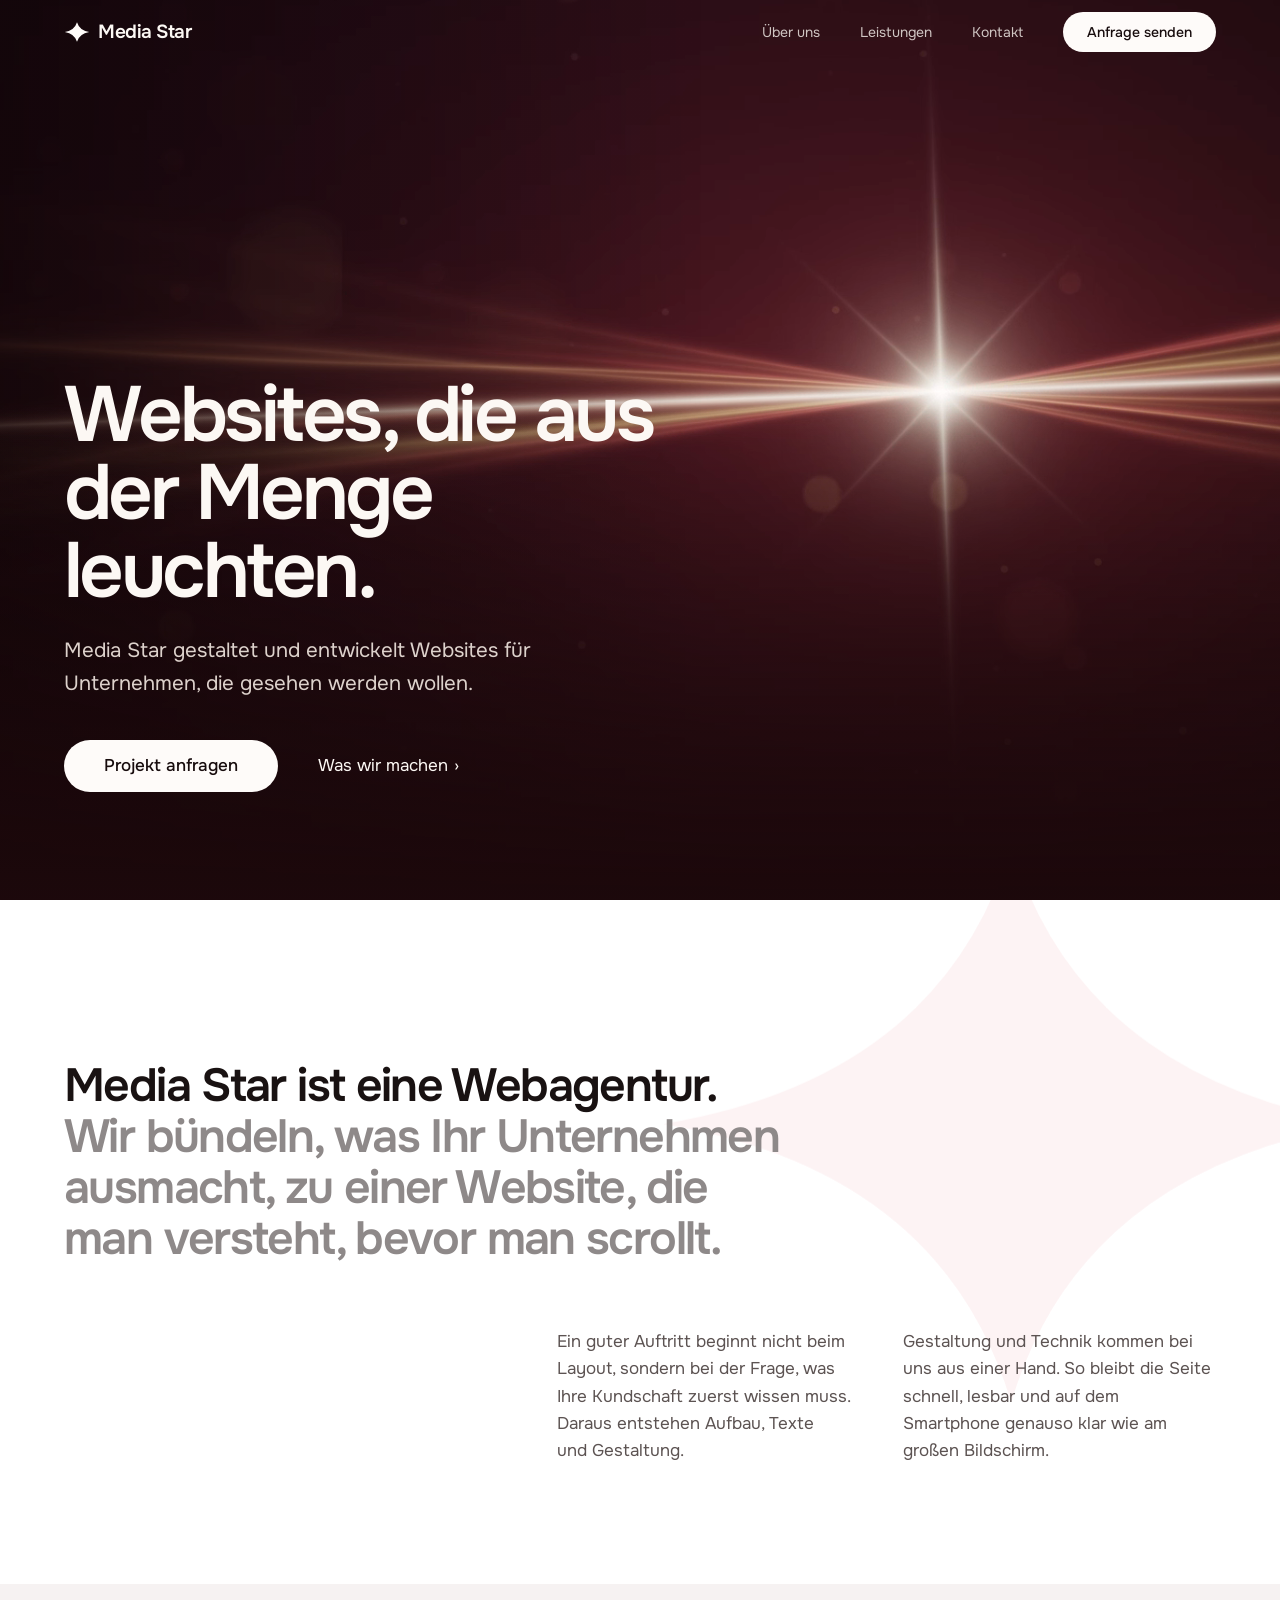
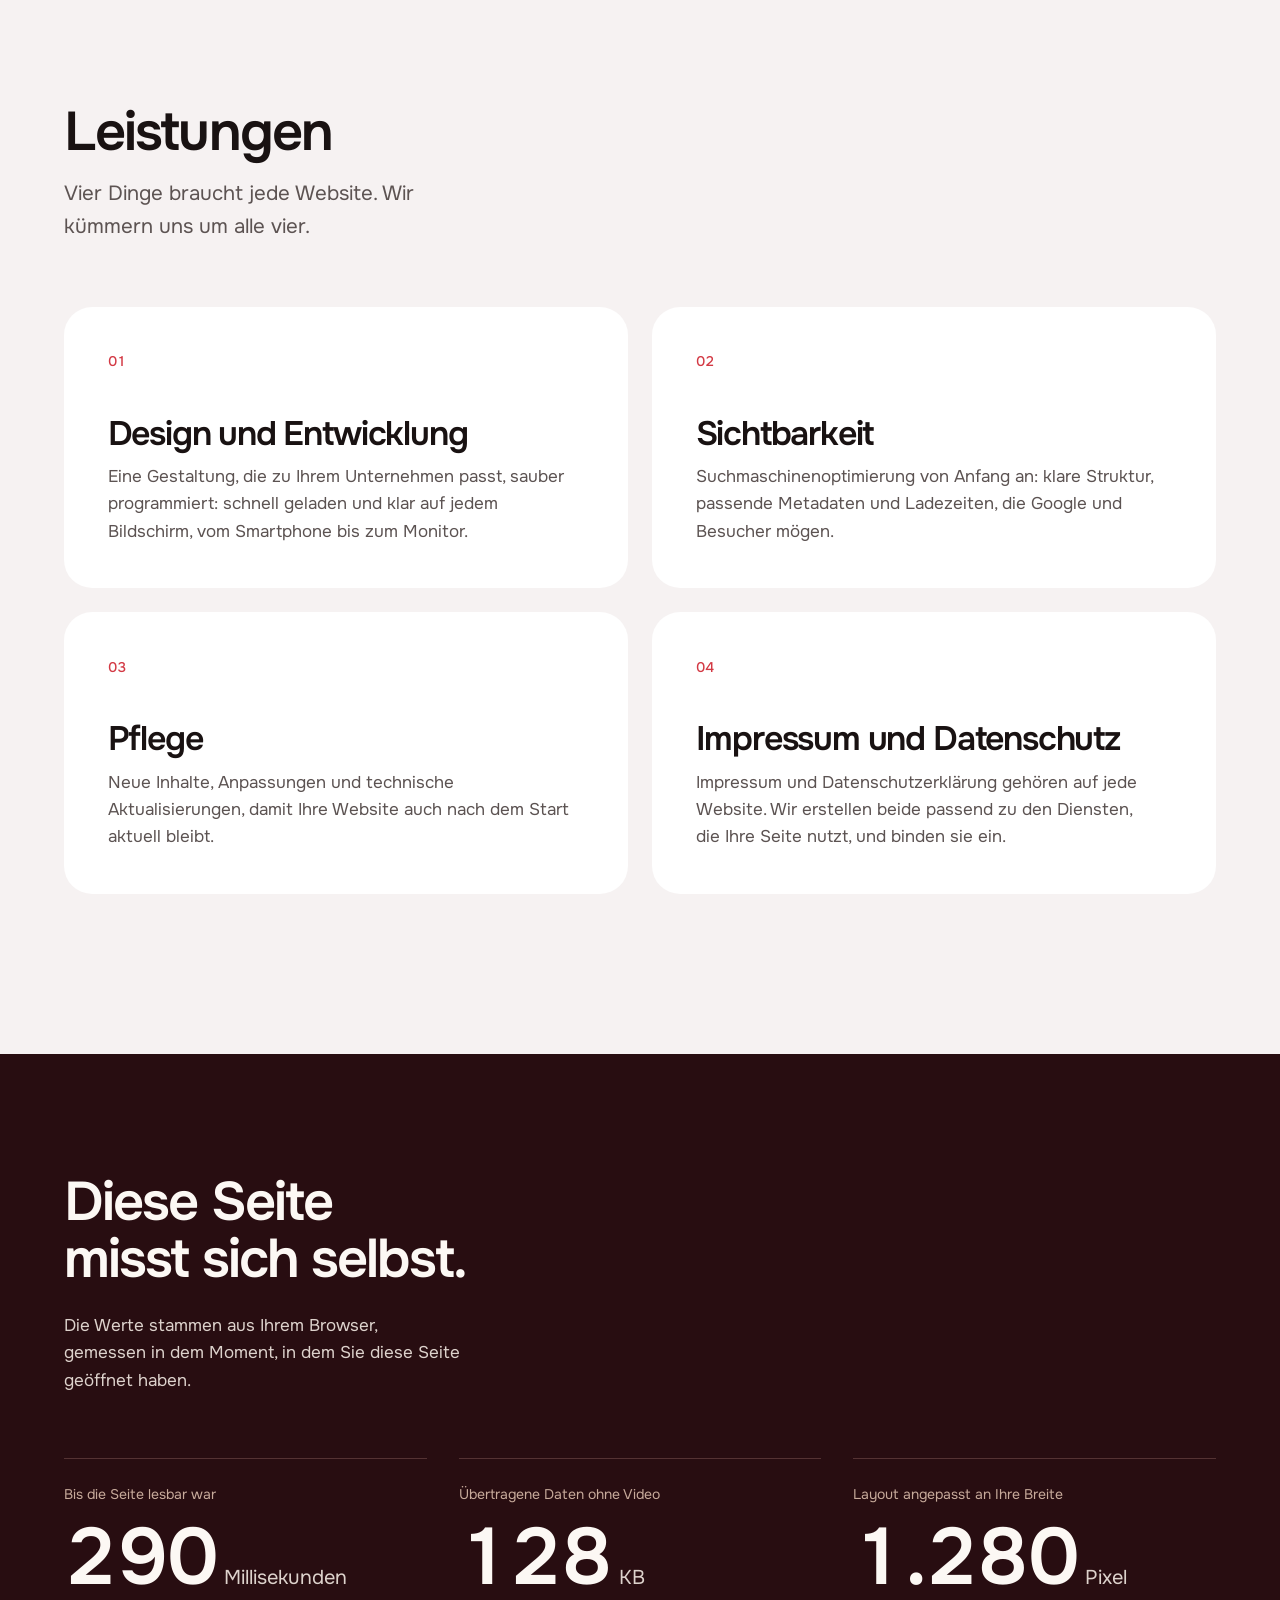
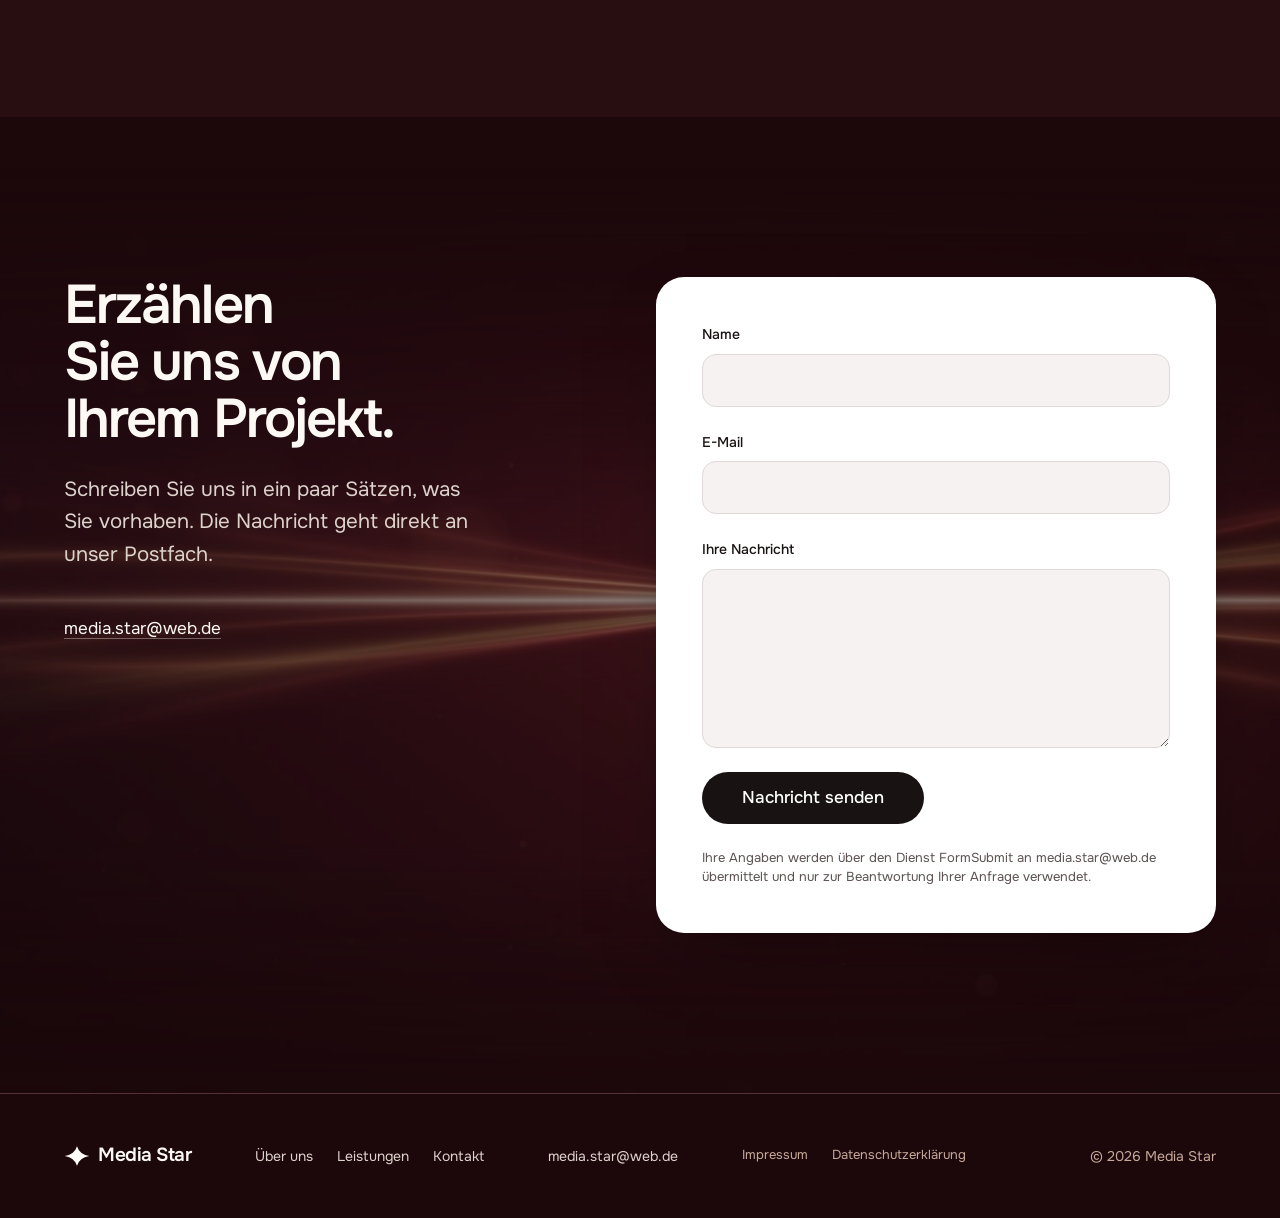
==== index.html @ 1bf49456 "Initial commit" ====
<!doctype html>
<html lang="de">
<head>
<meta charset="utf-8">
<meta name="viewport" content="width=device-width, initial-scale=1, viewport-fit=cover">
<title>Media Star | Webagentur für Webdesign, Entwicklung und SEO</title>
<meta name="description" content="Media Star ist eine Webagentur: Webdesign, Webentwicklung, Suchmaschinenoptimierung und Pflege für Websites, die auf jedem Bildschirm funktionieren und gefunden werden.">
<meta name="theme-color" content="#1c0a0e">
<meta name="color-scheme" content="dark">
<meta name="robots" content="index, follow">
<meta property="og:type" content="website">
<meta property="og:locale" content="de_DE">
<meta property="og:site_name" content="Media Star">
<meta property="og:title" content="Media Star | Websites, die aus der Menge leuchten">
<meta property="og:description" content="Webdesign, Entwicklung, Sichtbarkeit und Pflege. Schreiben Sie uns direkt über die Website.">
<meta property="og:image" content="assets/og-image.jpg">
<meta property="og:image:width" content="1200">
<meta property="og:image:height" content="630">
<meta property="og:image:alt" content="Ein heller Lichtstern auf dunkelrotem Grund, daneben der Schriftzug Media Star">
<meta name="twitter:card" content="summary_large_image">
<meta name="twitter:title" content="Media Star | Websites, die aus der Menge leuchten">
<meta name="twitter:description" content="Webdesign, Entwicklung, Sichtbarkeit und Pflege.">
<meta name="twitter:image" content="assets/og-image.jpg">
<link rel="icon" href="assets/favicon.svg" type="image/svg+xml">
<link rel="icon" href="assets/favicon-32.png" sizes="32x32" type="image/png">
<link rel="apple-touch-icon" href="assets/apple-touch-icon.png">
<link rel="manifest" href="site.webmanifest">
<link rel="preload" href="assets/fonts/onest-latin.woff2" as="font" type="font/woff2" crossorigin>
<link rel="preload" href="assets/video/hero-1080-poster.jpg" as="image" media="(orientation: landscape)">
<link rel="preload" href="assets/video/hero-portrait-poster.jpg" as="image" media="(orientation: portrait)">
<link rel="stylesheet" href="styles.css">
<script>document.documentElement.classList.add("js");</script>
<script type="application/ld+json">
{
  "@context": "https://schema.org",
  "@type": "ProfessionalService",
  "name": "Media Star",
  "description": "Webagentur für Webdesign, Webentwicklung, Suchmaschinenoptimierung und Website-Pflege.",
  "email": "media.star@web.de",
  "image": "assets/og-image.jpg",
  "logo": "assets/apple-touch-icon.png",
  "knowsAbout": ["Webdesign", "Webentwicklung", "Suchmaschinenoptimierung", "Responsive Design", "Website-Pflege"],
  "contactPoint": {
    "@type": "ContactPoint",
    "email": "media.star@web.de",
    "contactType": "customer service",
    "availableLanguage": "German"
  },
  "hasOfferCatalog": {
    "@type": "OfferCatalog",
    "name": "Leistungen",
    "itemListElement": [
      { "@type": "Offer", "itemOffered": { "@type": "Service", "name": "Webdesign" } },
      { "@type": "Offer", "itemOffered": { "@type": "Service", "name": "Webentwicklung" } },
      { "@type": "Offer", "itemOffered": { "@type": "Service", "name": "Suchmaschinenoptimierung" } },
      { "@type": "Offer", "itemOffered": { "@type": "Service", "name": "Website-Pflege" } },
      { "@type": "Offer", "itemOffered": { "@type": "Service", "name": "Impressum und Datenschutzerklärung" } }
    ]
  }
}
</script>
</head>
<body>
<a class="skip" href="#inhalt">Zum Inhalt springen</a>

<svg class="sprite" aria-hidden="true" focusable="false">
  <symbol id="mark" viewBox="0 0 64 64"><path d="M62 32Q38 36 32 56Q26 36 2 32Q26 28 32 8Q38 28 62 32Z"/></symbol>
</svg>

<header class="bar" data-bar>
  <nav class="bar__inner" aria-label="Hauptnavigation">
    <a class="brand" href="#top" aria-label="Media Star, zum Seitenanfang">
      <svg class="brand__mark" aria-hidden="true"><use href="#mark"/></svg>
      <span class="brand__name">Media Star</span>
    </a>
    <ul class="bar__links">
      <li><a href="#ueber-uns">Über uns</a></li>
      <li><a href="#leistungen">Leistungen</a></li>
      <li><a href="#kontakt">Kontakt</a></li>
    </ul>
    <a class="bar__cta" href="#kontakt">Anfrage senden</a>
  </nav>
</header>

<main id="inhalt">
  <section class="hero" id="top" aria-labelledby="hero-title">
    <div class="hero__media" data-depth="0.42" aria-hidden="true">
      <picture class="hero__poster">
        <source media="(orientation: portrait)" srcset="assets/video/hero-portrait-poster.jpg">
        <img src="assets/video/hero-1080-poster.jpg" alt="" width="1920" height="1080" fetchpriority="high">
      </picture>
      <video class="hero__video" autoplay muted loop playsinline preload="auto" poster="assets/video/hero-1080-poster.jpg" disablepictureinpicture>
        <source media="(orientation: portrait)" src="assets/video/hero-portrait.webm" type="video/webm">
        <source media="(orientation: portrait)" src="assets/video/hero-portrait.mp4" type="video/mp4">
        <source src="assets/video/hero-1080.webm" type="video/webm">
        <source src="assets/video/hero-1080.mp4" type="video/mp4">
      </video>
    </div>
    <div class="hero__veil" data-depth="0.18" aria-hidden="true"></div>
    <div class="hero__content container" data-depth="-0.08" data-fade>
      <h1 class="hero__title" id="hero-title"><span class="line">Websites, die aus</span> <span class="line">der Menge leuchten.</span></h1>
      <p class="hero__lead">Media Star gestaltet und entwickelt Websites für Unternehmen, die gesehen werden wollen.</p>
      <div class="hero__actions">
        <a class="btn" href="#kontakt">Projekt anfragen</a>
        <a class="link-quiet" href="#leistungen">Was wir machen</a>
      </div>
    </div>
    <button class="hero__toggle" type="button" data-video-toggle aria-pressed="false">
      <span class="hero__toggle-icon" aria-hidden="true"></span>
      <span class="hero__toggle-text">Video anhalten</span>
    </button>
  </section>

  <section class="about" id="ueber-uns" aria-labelledby="about-title">
    <div class="about__glint" data-depth="0.22" aria-hidden="true">
      <svg><use href="#mark"/></svg>
    </div>
    <div class="container about__grid">
      <h2 class="about__title" id="about-title" data-reveal>Media Star ist eine Webagentur. <span class="about__soft">Wir bündeln, was Ihr Unternehmen ausmacht, zu einer Website, die man versteht, bevor man scrollt.</span></h2>
      <div class="about__cols">
        <p data-reveal>Ein guter Auftritt beginnt nicht beim Layout, sondern bei der Frage, was Ihre Kundschaft zuerst wissen muss. Daraus entstehen Aufbau, Texte und Gestaltung.</p>
        <p data-reveal>Gestaltung und Technik kommen bei uns aus einer Hand. So bleibt die Seite schnell, lesbar und auf dem Smartphone genauso klar wie am großen Bildschirm.</p>
      </div>
    </div>
  </section>

  <section class="services" id="leistungen" aria-labelledby="services-title">
    <div class="container services__grid">
      <div class="services__head">
        <h2 class="services__title" id="services-title">Leistungen</h2>
        <p class="services__lead">Vier Dinge braucht jede Website. Wir kümmern uns um alle vier.</p>
      </div>
      <ol class="services__list">
        <li class="service" data-reveal>
          <h3 class="service__name">Design und Entwicklung</h3>
          <p class="service__text">Eine Gestaltung, die zu Ihrem Unternehmen passt, sauber programmiert: schnell geladen und klar auf jedem Bildschirm, vom Smartphone bis zum Monitor.</p>
        </li>
        <li class="service" data-reveal>
          <h3 class="service__name">Sichtbarkeit</h3>
          <p class="service__text">Suchmaschinenoptimierung von Anfang an: klare Struktur, passende Metadaten und Ladezeiten, die Google und Besucher mögen.</p>
        </li>
        <li class="service" data-reveal>
          <h3 class="service__name">Pflege</h3>
          <p class="service__text">Neue Inhalte, Anpassungen und technische Aktualisierungen, damit Ihre Website auch nach dem Start aktuell bleibt.</p>
        </li>
        <li class="service" data-reveal>
          <h3 class="service__name">Impressum und Datenschutz</h3>
          <p class="service__text">Impressum und Datenschutzerklärung gehören auf jede Website. Wir erstellen beide passend zu den Diensten, die Ihre Seite nutzt, und binden sie ein.</p>
        </li>
      </ol>
    </div>
  </section>

  <section class="proof" id="gemessen" aria-labelledby="proof-title">
    <div class="container proof__grid">
      <div class="proof__head">
        <h2 class="proof__title" id="proof-title">Diese Seite misst sich selbst.</h2>
        <p class="proof__lead">Die Werte stammen aus Ihrem Browser, gemessen in dem Moment, in dem Sie diese Seite geöffnet haben.</p>
      </div>
      <dl class="proof__facts">
        <div class="fact">
          <dt>Bis die Seite lesbar war</dt>
          <dd><span class="fact__value num" data-fact="ready">…</span><span class="fact__unit" data-fact-unit="ready"></span></dd>
        </div>
        <div class="fact">
          <dt>Übertragene Daten ohne Video</dt>
          <dd><span class="fact__value num" data-fact="weight">…</span><span class="fact__unit" data-fact-unit="weight"></span></dd>
        </div>
        <div class="fact">
          <dt>Layout angepasst an Ihre Breite</dt>
          <dd><span class="fact__value num" data-fact="width">…</span><span class="fact__unit" data-fact-unit="width"></span></dd>
        </div>
      </dl>
      <noscript><p class="proof__note">Mit aktiviertem JavaScript erscheinen hier die gemessenen Werte.</p></noscript>
    </div>
  </section>

  <section class="contact" id="kontakt" aria-labelledby="contact-title">
    <div class="contact__light" data-depth="0.3" aria-hidden="true"></div>
    <div class="container contact__inner">
      <div class="contact__intro">
        <h2 class="contact__title" id="contact-title" data-reveal>Erzählen Sie uns von Ihrem Projekt.</h2>
        <p class="contact__lead" data-reveal>Schreiben Sie uns in ein paar Sätzen, was Sie vorhaben. Die Nachricht geht direkt an unser Postfach.</p>
        <p class="contact__direct" data-reveal>
          <a href="mailto:media.star@web.de?subject=Projektanfrage%20Website">media.star@web.de</a>
        </p>
      </div>
      <form class="form" action="https://formsubmit.co/media.star@web.de" method="post" data-form data-reveal>
        <input type="hidden" name="_subject" value="Neue Projektanfrage über die Website">
        <input type="hidden" name="_template" value="table">
        <input type="hidden" name="_captcha" value="false">
        <div class="form__trap" aria-hidden="true">
          <label for="f-honey">Nicht ausfüllen</label>
          <input id="f-honey" type="text" name="_honey" tabindex="-1" autocomplete="off">
        </div>
        <div class="field">
          <label for="f-name">Name</label>
          <input id="f-name" name="name" type="text" autocomplete="name" required maxlength="120" aria-describedby="f-name-err">
          <p class="field__error" id="f-name-err" data-error="Bitte geben Sie Ihren Namen an."></p>
        </div>
        <div class="field">
          <label for="f-mail">E-Mail</label>
          <input id="f-mail" name="email" type="email" autocomplete="email" inputmode="email" required maxlength="160" aria-describedby="f-mail-err">
          <p class="field__error" id="f-mail-err" data-error="Bitte geben Sie eine gültige E-Mail-Adresse an."></p>
        </div>
        <div class="field">
          <label for="f-msg">Ihre Nachricht</label>
          <textarea id="f-msg" name="message" rows="6" required minlength="10" maxlength="5000" aria-describedby="f-msg-err"></textarea>
          <p class="field__error" id="f-msg-err" data-error="Bitte schreiben Sie uns ein paar Worte zu Ihrem Projekt."></p>
        </div>
        <button class="form__submit" type="submit">Nachricht senden</button>
        <p class="form__status" role="status" aria-live="polite" data-form-status></p>
        <p class="form__note">Ihre Angaben werden über den Dienst FormSubmit an media.star@web.de übermittelt und nur zur Beantwortung Ihrer Anfrage verwendet.</p>
      </form>
    </div>
  </section>
</main>

<footer class="foot">
  <div class="container foot__inner">
    <a class="brand brand--foot" href="#top" aria-label="Media Star, zum Seitenanfang">
      <svg class="brand__mark" aria-hidden="true"><use href="#mark"/></svg>
      <span class="brand__name">Media Star</span>
    </a>
    <ul class="foot__links" aria-label="Seitenbereiche">
      <li><a href="#ueber-uns">Über uns</a></li>
      <li><a href="#leistungen">Leistungen</a></li>
      <li><a href="#kontakt">Kontakt</a></li>
    </ul>
    <address class="foot__contact">
      <a href="mailto:media.star@web.de">media.star@web.de</a>
    </address>
    <ul class="foot__links foot__legal" aria-label="Rechtliches">
      <li><a href="impressum.html">Impressum</a></li>
      <li><a href="impressum.html#datenschutz">Datenschutzerklärung</a></li>
    </ul>
    <p class="foot__copy">© <span data-year>2026</span> Media Star</p>
  </div>
</footer>

<script src="app.js" defer></script>
</body>
</html>
---- styles.css ----
@import url("./tokens.css");
@import url("./base.css");

@font-face { font-family: "Onest"; src: url("assets/fonts/onest-latin.woff2") format("woff2"); font-weight: 400 600; font-style: normal; font-display: swap; unicode-range: U+0000-00FF, U+0131, U+0152-0153, U+02BB-02BC, U+02C6, U+02DA, U+02DC, U+0304, U+0308, U+0329, U+2000-206F, U+20AC, U+2122, U+2191, U+2193, U+2212, U+2215, U+FEFF, U+FFFD; }
@font-face { font-family: "Onest"; src: url("assets/fonts/onest-latin-ext.woff2") format("woff2"); font-weight: 400 600; font-style: normal; font-display: swap; unicode-range: U+0100-02BA, U+02BD-02C5, U+02C7-02CC, U+02CE-02D7, U+02DD-02FF, U+1E00-1E9F, U+1EF2-1EFF, U+2020, U+20A0-20AB, U+20AD-20C4, U+2113, U+2C60-2C7F, U+A720-A7FF; }
@font-face { font-family: "Onest Fallback"; src: local("Arial"), local("Helvetica"); size-adjust: 101%; ascent-override: 96%; descent-override: 25%; line-gap-override: 0%; }

html { scroll-behavior: smooth; background: var(--color-paper); }
body { font-size: var(--text-md); line-height: 1.6; color: var(--color-ink-2); }
h1, h2, h3 { font-weight: 600; color: var(--color-ink); letter-spacing: var(--tracking-display); line-height: 1.05; }
::selection { background: color-mix(in oklab, var(--color-star) 35%, transparent); color: inherit; }

.sprite { position: absolute; width: 0; height: 0; overflow: hidden; }

.skip { position: fixed; left: var(--space-md); top: var(--space-md); z-index: var(--z-tooltip); padding: var(--space-sm) var(--space-md); border-radius: var(--radius-pill); background: var(--color-accent); color: var(--color-accent-ink); font-weight: 600; text-decoration: none; transform: translateY(-200%); }
.skip:focus-visible { transform: none; }

a:hover { text-decoration-thickness: 2px; }
a:active { opacity: 0.8; }

.brand { display: inline-flex; align-items: center; gap: var(--space-xs); color: var(--color-ink); text-decoration: none; }
.brand__mark { width: 26px; height: 26px; fill: var(--color-accent); transition: transform var(--dur-long) var(--ease-out); }
.brand__name { font-size: 1.1875rem; font-weight: 600; line-height: 1; letter-spacing: -0.025em; }
@media (hover: hover) and (pointer: fine) {
  .brand:hover .brand__mark { transform: rotate(45deg) scale(0.92); }
}

.bar { position: fixed; inset: 0 0 auto 0; z-index: var(--z-sticky-nav); transition: background-color var(--dur-long) var(--ease-out), border-color var(--dur-long) var(--ease-out); border-bottom: 1px solid transparent; padding-top: env(safe-area-inset-top); }
.bar.is-solid, .bar--solid {background: color-mix(in oklab, var(--color-shade) 88%, transparent); border-bottom-color: color-mix(in oklab, var(--color-ink) 10%, transparent); -webkit-backdrop-filter: blur(20px) saturate(180%); backdrop-filter: blur(20px) saturate(180%); }
.bar__inner { display: flex; align-items: center; gap: var(--space-xl); max-width: var(--container); margin-inline: auto; padding: var(--space-sm) var(--gutter); }
.bar__links { display: flex; gap: var(--space-xl); list-style: none; margin: 0 0 0 auto; padding: 0; }
.bar__links a { display: inline-block; padding: var(--space-xs) 0; color: color-mix(in oklab, var(--color-ink) 78%, transparent); text-decoration: none; font-size: var(--text-sm); transition: color var(--dur-short) ease; }
.bar__links a:hover { color: var(--color-ink); }
.bar__cta { display: inline-flex; align-items: center; min-height: 40px; padding: 0 var(--space-lg); border-radius: var(--radius-pill); background: var(--color-accent); color: var(--color-accent-ink); text-decoration: none; font-size: var(--text-sm); font-weight: 500; transition: background-color var(--dur-short) ease, transform var(--dur-micro) var(--ease-out); }
.bar__cta:hover { background: color-mix(in oklab, var(--color-accent) 86%, transparent); text-decoration: none; }
.bar__cta:active { transform: scale(0.97); }

.btn { display: inline-flex; align-items: center; justify-content: center; min-height: 52px; padding: 0 var(--space-xl); border-radius: var(--radius-pill); background: var(--color-accent); color: var(--color-accent-ink); font-weight: 500; font-size: var(--text-md); text-decoration: none; transition: background-color var(--dur-short) ease, transform var(--dur-micro) var(--ease-out); }
.btn:hover { background: color-mix(in oklab, var(--color-accent) 86%, transparent); text-decoration: none; }
.btn:active { transform: scale(0.97); }
.btn:focus-visible { outline-offset: 3px; }

.link-quiet { display: inline-flex; align-items: center; justify-content: center; min-height: 44px; color: var(--color-ink); text-decoration: none; }
.link-quiet::after { content: "›"; margin-left: 0.35em; transition: transform var(--dur-short) var(--ease-out); }
.link-quiet:hover { text-decoration: underline; text-underline-offset: 0.3em; text-decoration-thickness: 1px; }
.link-quiet:hover::after { transform: translateX(3px); }

.hero { position: relative; min-height: 100svh; color: var(--color-ink); display: grid; align-items: end; overflow: clip; isolation: isolate; background: var(--color-shade); }
.hero__media, .hero__veil { position: absolute; inset: -6% 0 -6% 0; z-index: -2; will-change: transform; }
.hero__poster img, .hero__video { position: absolute; inset: 0; width: 100%; height: 100%; object-fit: cover; }
.hero__video { opacity: 0; transition: opacity 1.2s ease; }
.hero__video.is-playing { opacity: 1; }
.hero__veil { z-index: -1; inset: -6% 0 -1px 0; background: linear-gradient(to top, var(--color-paper) 0%, color-mix(in oklab, var(--color-paper) 70%, transparent) 18%, transparent 52%), linear-gradient(to right, color-mix(in oklab, var(--color-shade) 55%, transparent) 0%, transparent 55%); }
.hero__content { padding-top: 140px; padding-bottom: clamp(72px, 12vh, 140px); }
.hero__title { font-size: var(--text-hero); max-width: 13ch; line-height: 1; letter-spacing: -0.045em; }
.hero__title .line { display: block; }
.hero__lead { margin-top: var(--space-lg); max-width: 34ch; font-size: var(--text-lead); color: var(--color-ink-2); }
.hero__actions { display: flex; flex-wrap: wrap; align-items: center; gap: var(--space-md) var(--space-xl); margin-top: var(--space-xl); }

.hero__toggle { position: absolute; right: var(--gutter); bottom: var(--space-xl); display: inline-flex; align-items: center; gap: var(--space-xs); min-height: 44px; padding: 0 var(--space-md); border: 1px solid color-mix(in oklab, var(--color-ink) 18%, transparent); border-radius: var(--radius-pill); background: color-mix(in oklab, var(--color-shade) 45%, transparent); -webkit-backdrop-filter: blur(12px); backdrop-filter: blur(12px); color: var(--color-ink-2); font-size: var(--text-xs); cursor: pointer; transition: border-color var(--dur-short) ease, color var(--dur-short) ease, transform var(--dur-micro) var(--ease-out); }
.hero__toggle:hover { border-color: color-mix(in oklab, var(--color-ink) 50%, transparent); color: var(--color-ink); }
.hero__toggle:active { transform: scale(0.97); }
.hero__toggle-icon { width: 10px; height: 12px; border-inline: 3px solid currentColor; }
.hero__toggle[aria-pressed="true"] .hero__toggle-icon { border: 0; background: currentColor; clip-path: polygon(0 0, 100% 50%, 0 100%); }
.no-video .hero__toggle { display: none; }

@media (prefers-reduced-motion: no-preference) {
  .hero__title .line, .hero__lead, .hero__actions { animation: rise 1100ms var(--ease-out) both; }
  .hero__title .line:nth-child(2) { animation-delay: 90ms; }
  .hero__lead { animation-delay: 220ms; }
  .hero__actions { animation-delay: 320ms; }
}
@keyframes rise { from { opacity: 0; transform: translateY(28px); } to { opacity: 1; transform: none; } }

.about, .services { color: var(--color-graphite-2); }
.about h2, .services h2, .services h3 { color: var(--color-graphite); }
.about :focus-visible, .services :focus-visible, .form :focus-visible { outline-color: var(--color-focus-on-light); }

.about { position: relative; background: var(--color-white); padding-block: var(--section-gap) var(--section-gap-s); overflow: clip; isolation: isolate; }
.about__glint { position: absolute; right: -8vw; top: 4%; width: min(58vw, 760px); aspect-ratio: 1; z-index: -1; will-change: transform; }
.about__glint svg { width: 100%; height: 100%; fill: color-mix(in oklab, var(--color-star) 6%, transparent); }
.about__grid { display: grid; grid-template-columns: repeat(12, minmax(0, 1fr)); gap: var(--space-2xl) var(--gap-columns); }
.about__title { grid-column: 1 / span 10; font-size: var(--text-statement); line-height: 1.1; max-width: 24ch; }
.about__soft { color: color-mix(in oklab, var(--color-graphite) 45%, var(--color-white)); }
.about__cols { grid-column: 6 / span 7; display: grid; grid-template-columns: repeat(2, minmax(0, 1fr)); gap: var(--gap-columns); }

.services { background: var(--color-mist); padding-block: var(--section-gap-s) var(--section-gap); }
.services__grid { display: grid; gap: var(--space-2xl); }
.services__title { font-size: var(--text-section); }
.services__lead { margin-top: var(--space-md); max-width: 30ch; font-size: var(--text-lead); }
.services__list { list-style: none; margin: 0; padding: 0; display: grid; grid-template-columns: repeat(2, minmax(0, 1fr)); gap: var(--space-lg); counter-reset: svc; }
.service { counter-increment: svc; display: flex; flex-direction: column; min-height: clamp(220px, 22vw, 300px); padding: clamp(28px, 3.4vw, 48px); border-radius: var(--radius-card); background: var(--color-white); }
.service::before { content: "0" counter(svc); margin-bottom: auto; padding-bottom: var(--space-xl); font-size: var(--text-sm); font-weight: 500; color: var(--color-star); font-variant-numeric: tabular-nums; }
.service__name { font-size: var(--text-service); }
.service__text { margin-top: var(--space-sm); max-width: 42ch; }

.proof { background: var(--color-paper-2); padding-block: var(--section-gap-s); }
.proof__grid { display: grid; grid-template-columns: repeat(12, minmax(0, 1fr)); gap: var(--space-2xl) var(--gap-columns); }
.proof__head { grid-column: 1 / span 5; }
.proof__title { font-size: var(--text-section); max-width: 12ch; }
.proof__lead { margin-top: var(--space-lg); max-width: 36ch; }
.proof__facts { grid-column: 1 / -1; display: grid; grid-template-columns: repeat(3, minmax(0, 1fr)); gap: var(--gap-columns); margin: 0; }
.fact { padding-top: var(--space-lg); border-top: 1px solid var(--color-rule); }
.fact dt { font-size: var(--text-sm); color: var(--color-muted); }
.fact dd { margin: var(--space-sm) 0 0; display: flex; align-items: baseline; gap: var(--space-xs); flex-wrap: wrap; }
.fact__value { font-size: var(--text-figure); font-weight: 600; letter-spacing: -0.04em; color: var(--color-ink); line-height: 1; font-variant-numeric: lining-nums tabular-nums; }
.fact__unit { font-size: var(--text-lg); color: var(--color-ink-2); }
.proof__note { grid-column: 1 / -1; color: var(--color-muted); }

.contact { position: relative; padding-block: var(--section-gap) var(--section-gap); overflow: clip; isolation: isolate; }
.contact__light { position: absolute; inset: 0; z-index: -1; background: url("assets/video/hero-1080-poster.jpg") 72% 50% / cover no-repeat; opacity: 0.55; will-change: transform; -webkit-mask-image: linear-gradient(to bottom, transparent, var(--color-shade) 35%, var(--color-shade) 70%, transparent); mask-image: linear-gradient(to bottom, transparent, var(--color-shade) 35%, var(--color-shade) 70%, transparent); }
.contact__inner { display: grid; grid-template-columns: repeat(12, minmax(0, 1fr)); gap: var(--space-2xl) var(--gap-columns); align-items: start; }
.contact__intro { grid-column: 1 / span 5; display: grid; gap: var(--space-lg); }
.contact__title { font-size: var(--text-section); max-width: 12ch; }
.contact__lead { max-width: 36ch; font-size: var(--text-lead); }
.contact__direct { display: grid; justify-items: start; gap: var(--space-2xs); margin-top: var(--space-md); }
.contact__direct a { display: inline-flex; align-items: center; min-height: 36px; color: var(--color-ink); text-underline-offset: 0.25em; text-decoration-color: color-mix(in oklab, var(--color-ink) 35%, transparent); }

.form { grid-column: 7 / span 6; display: grid; gap: var(--space-lg); padding: clamp(24px, 3.6vw, 48px); border-radius: var(--radius-card); background: var(--color-white); box-shadow: var(--shadow-card); color: var(--color-graphite-2); color-scheme: light; caret-color: var(--color-star); }
.form__trap { position: absolute; left: -9999px; width: 1px; height: 1px; overflow: hidden; }
.field { display: grid; gap: var(--space-xs); }
.field label { font-size: var(--text-sm); font-weight: 500; color: var(--color-graphite); }
.field input, .field textarea { width: 100%; min-height: 52px; padding: var(--space-sm) var(--space-md); border: 1px solid var(--color-line); border-radius: var(--radius-field); background: var(--color-mist); color: var(--color-graphite); font: inherit; font-size: max(16px, var(--text-md)); transition: border-color var(--dur-short) ease, background-color var(--dur-short) ease, box-shadow var(--dur-short) ease; }
.field textarea { resize: vertical; min-height: 160px; line-height: 1.5; }
.field input:hover, .field textarea:hover { border-color: color-mix(in oklab, var(--color-graphite) 30%, var(--color-line)); }
.field input:focus, .field textarea:focus { outline: none; border-color: var(--color-focus-on-light); background: var(--color-white); box-shadow: 0 0 0 4px color-mix(in oklab, var(--color-focus-on-light) 18%, transparent); }
.field.is-invalid input, .field.is-invalid textarea { border-color: var(--color-error); }
.field__error { min-height: 0; font-size: var(--text-xs); color: var(--color-error); }
.field__error:empty { display: none; }
.form__submit { justify-self: start; min-height: 52px; padding: 0 var(--space-xl); border: 0; border-radius: var(--radius-pill); background: var(--color-graphite); color: var(--color-white); font: inherit; font-weight: 500; cursor: pointer; transition: background-color var(--dur-short) ease, transform var(--dur-micro) var(--ease-out), opacity var(--dur-short) ease; }
.form__submit:hover { background: color-mix(in oklab, var(--color-graphite) 82%, var(--color-white)); }
.form__submit:active { transform: scale(0.97); }
.form__submit:disabled { opacity: 0.55; cursor: progress; }
.form__status:empty { display: none; }
.form__status { padding: var(--space-sm) var(--space-md); border-radius: var(--radius-field); background: color-mix(in oklab, var(--color-success) 10%, var(--color-white)); color: var(--color-success); font-weight: 500; }
.form__status.is-error { background: color-mix(in oklab, var(--color-error) 9%, var(--color-white)); color: var(--color-error); }
.form__note { font-size: var(--text-xs); line-height: 1.5; color: var(--color-graphite-2); }

.foot { border-top: 1px solid var(--color-rule); padding-block: var(--space-xl) calc(var(--space-xl) + env(safe-area-inset-bottom)); font-size: var(--text-sm); }
.foot__inner { display: flex; flex-wrap: wrap; align-items: center; gap: var(--space-lg) var(--space-2xl); }
.foot__links, .foot__contact { display: flex; flex-wrap: wrap; gap: var(--space-xs) var(--space-lg); list-style: none; margin: 0; padding: 0; font-style: normal; }
.foot a:not(.brand) { display: inline-flex; align-items: center; min-height: 44px; color: var(--color-ink-2); text-decoration: none; }
.foot a:not(.brand):hover { color: var(--color-ink); text-decoration: underline; }
.foot__copy { margin-left: auto; color: var(--color-muted); }
.foot .foot__legal a { font-size: var(--text-xs); color: var(--color-muted); }

.legal { background: var(--color-white); color: var(--color-graphite-2); padding-block: 140px var(--section-gap-s); }
.legal__inner { max-width: calc(72ch + 2 * var(--gutter)); }
.legal section + section { margin-top: var(--space-4xl); }
.legal__title { font-size: var(--text-section); color: var(--color-graphite); }
.legal h3 { margin-top: var(--space-xl); font-size: var(--text-lg); letter-spacing: -0.015em; color: var(--color-graphite); }
.legal p, .legal ul { margin: var(--space-sm) 0 0; }
.legal ul { padding-left: 1.25em; }
.legal a { color: var(--color-focus-on-light); text-underline-offset: 0.2em; overflow-wrap: anywhere; }
.legal :focus-visible { outline-color: var(--color-focus-on-light); }
.legal__date { padding-top: var(--space-xl); font-size: var(--text-sm); }

.js [data-reveal] { opacity: 0; transform: translateY(32px); transition: opacity var(--dur-reveal) var(--ease-out), transform var(--dur-reveal) var(--ease-out); }
.js [data-reveal].is-in { opacity: 1; transform: none; }

@media (max-width: 60rem) {
  .bar__links { display: none; }
  .bar__cta { margin-left: auto; }
  .about__title, .about__cols, .proof__head, .contact__intro, .form { grid-column: 1 / -1; }
}
@media (max-width: 40rem) {
  .hero__content { padding-bottom: var(--space-3xl); }
  .hero__toggle { right: auto; left: var(--gutter); bottom: var(--space-lg); }
  .hero__actions { flex-direction: column; align-items: stretch; gap: var(--space-sm); }
  .about__cols { grid-template-columns: minmax(0, 1fr); }
  .about__glint { width: 110vw; right: -45vw; top: 0; }
  .services__list { grid-template-columns: minmax(0, 1fr); gap: var(--space-md); }
  .service { min-height: 0; }
  .service::before { padding-bottom: var(--space-lg); }
  .proof__facts { grid-template-columns: minmax(0, 1fr); }
  .contact__light { background-size: auto 70%; background-position: 70% 100%; opacity: 0.5; }
  .form__submit { justify-self: stretch; }
  .foot__inner { gap: var(--space-sm) var(--space-lg); }
  .foot__copy { margin-left: 0; }
}
@media (orientation: portrait) and (max-width: 60rem) {
  .hero__veil { background: linear-gradient(to top, var(--color-paper) 0%, color-mix(in oklab, var(--color-paper) 80%, transparent) 30%, transparent 62%); }
}

@media (prefers-reduced-motion: reduce) {
  html { scroll-behavior: auto; }
  .js [data-reveal] { opacity: 1; transform: none; }
  .hero__media, .hero__veil, .about__glint, .contact__light { will-change: auto; }
  .hero__video { transition: none; }
}
@media (prefers-reduced-transparency: reduce) {
  .bar.is-solid, .hero__toggle { background: var(--color-shade); -webkit-backdrop-filter: none; backdrop-filter: none; }
}

@media (forced-colors: active) {
  .btn, .bar__cta, .form__submit, .service, .form { border: 1px solid ButtonText; }
}
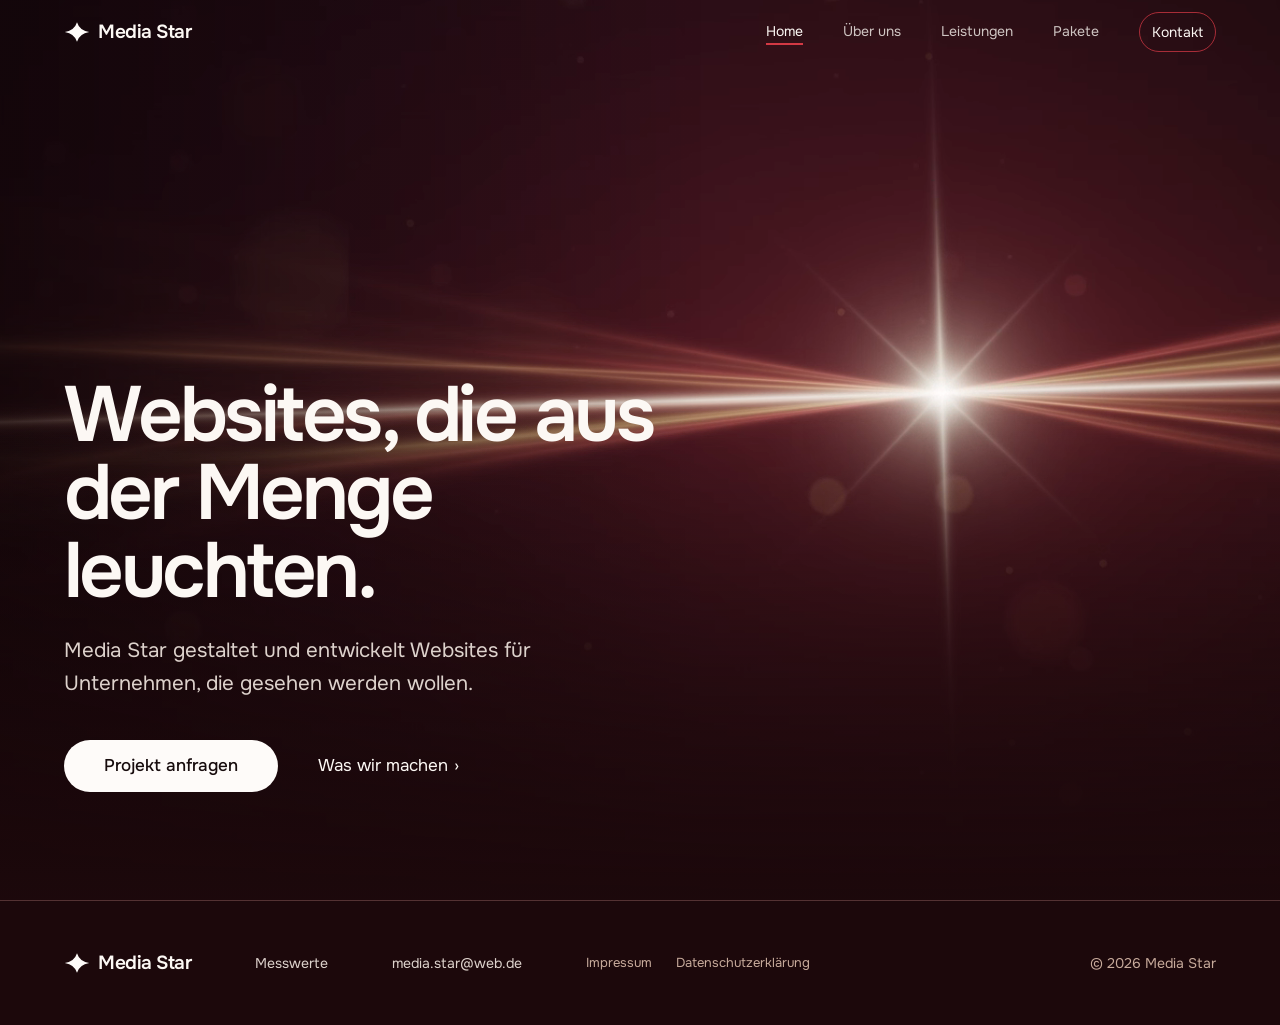
==== commit 31bc79bb: "update1.1 neues impressum und datenschutzerkl., pakete, seiten,..." ====
--- a/index.html
+++ b/index.html
@@ -21,6 +21,7 @@
 <meta name="twitter:title" content="Media Star | Websites, die aus der Menge leuchten">
 <meta name="twitter:description" content="Webdesign, Entwicklung, Sichtbarkeit und Pflege.">
 <meta name="twitter:image" content="assets/og-image.jpg">
+<link rel="canonical" href="https://media-star-agency.de/">
 <link rel="icon" href="assets/favicon.svg" type="image/svg+xml">
 <link rel="icon" href="assets/favicon-32.png" sizes="32x32" type="image/png">
 <link rel="apple-touch-icon" href="assets/apple-touch-icon.png">
@@ -53,8 +54,7 @@
       { "@type": "Offer", "itemOffered": { "@type": "Service", "name": "Webdesign" } },
       { "@type": "Offer", "itemOffered": { "@type": "Service", "name": "Webentwicklung" } },
       { "@type": "Offer", "itemOffered": { "@type": "Service", "name": "Suchmaschinenoptimierung" } },
-      { "@type": "Offer", "itemOffered": { "@type": "Service", "name": "Website-Pflege" } },
-      { "@type": "Offer", "itemOffered": { "@type": "Service", "name": "Impressum und Datenschutzerklärung" } }
+      { "@type": "Offer", "itemOffered": { "@type": "Service", "name": "Website-Pflege" } }
     ]
   }
 }
@@ -69,16 +69,17 @@
 
 <header class="bar" data-bar>
   <nav class="bar__inner" aria-label="Hauptnavigation">
-    <a class="brand" href="#top" aria-label="Media Star, zum Seitenanfang">
+    <a class="brand" href="index.html" aria-label="Media Star, zur Startseite">
       <svg class="brand__mark" aria-hidden="true"><use href="#mark"/></svg>
       <span class="brand__name">Media Star</span>
     </a>
     <ul class="bar__links">
-      <li><a href="#ueber-uns">Über uns</a></li>
-      <li><a href="#leistungen">Leistungen</a></li>
-      <li><a href="#kontakt">Kontakt</a></li>
+      <li><a href="index.html" aria-current="page">Home</a></li>
+      <li><a href="ueber-uns.html">Über uns</a></li>
+      <li><a href="leistungen.html">Leistungen</a></li>
+      <li><a href="pakete.html">Pakete</a></li>
+      <li><a class="bar__cta" href="kontakt.html">Kontakt</a></li>
     </ul>
-    <a class="bar__cta" href="#kontakt">Anfrage senden</a>
   </nav>
 </header>
 
@@ -101,8 +102,8 @@
       <h1 class="hero__title" id="hero-title"><span class="line">Websites, die aus</span> <span class="line">der Menge leuchten.</span></h1>
       <p class="hero__lead">Media Star gestaltet und entwickelt Websites für Unternehmen, die gesehen werden wollen.</p>
       <div class="hero__actions">
-        <a class="btn" href="#kontakt">Projekt anfragen</a>
-        <a class="link-quiet" href="#leistungen">Was wir machen</a>
+        <a class="btn" href="kontakt.html">Projekt anfragen</a>
+        <a class="link-quiet" href="leistungen.html">Was wir machen</a>
       </div>
     </div>
     <button class="hero__toggle" type="button" data-video-toggle aria-pressed="false">
@@ -110,122 +111,16 @@
       <span class="hero__toggle-text">Video anhalten</span>
     </button>
   </section>
-
-  <section class="about" id="ueber-uns" aria-labelledby="about-title">
-    <div class="about__glint" data-depth="0.22" aria-hidden="true">
-      <svg><use href="#mark"/></svg>
-    </div>
-    <div class="container about__grid">
-      <h2 class="about__title" id="about-title" data-reveal>Media Star ist eine Webagentur. <span class="about__soft">Wir bündeln, was Ihr Unternehmen ausmacht, zu einer Website, die man versteht, bevor man scrollt.</span></h2>
-      <div class="about__cols">
-        <p data-reveal>Ein guter Auftritt beginnt nicht beim Layout, sondern bei der Frage, was Ihre Kundschaft zuerst wissen muss. Daraus entstehen Aufbau, Texte und Gestaltung.</p>
-        <p data-reveal>Gestaltung und Technik kommen bei uns aus einer Hand. So bleibt die Seite schnell, lesbar und auf dem Smartphone genauso klar wie am großen Bildschirm.</p>
-      </div>
-    </div>
-  </section>
-
-  <section class="services" id="leistungen" aria-labelledby="services-title">
-    <div class="container services__grid">
-      <div class="services__head">
-        <h2 class="services__title" id="services-title">Leistungen</h2>
-        <p class="services__lead">Vier Dinge braucht jede Website. Wir kümmern uns um alle vier.</p>
-      </div>
-      <ol class="services__list">
-        <li class="service" data-reveal>
-          <h3 class="service__name">Design und Entwicklung</h3>
-          <p class="service__text">Eine Gestaltung, die zu Ihrem Unternehmen passt, sauber programmiert: schnell geladen und klar auf jedem Bildschirm, vom Smartphone bis zum Monitor.</p>
-        </li>
-        <li class="service" data-reveal>
-          <h3 class="service__name">Sichtbarkeit</h3>
-          <p class="service__text">Suchmaschinenoptimierung von Anfang an: klare Struktur, passende Metadaten und Ladezeiten, die Google und Besucher mögen.</p>
-        </li>
-        <li class="service" data-reveal>
-          <h3 class="service__name">Pflege</h3>
-          <p class="service__text">Neue Inhalte, Anpassungen und technische Aktualisierungen, damit Ihre Website auch nach dem Start aktuell bleibt.</p>
-        </li>
-        <li class="service" data-reveal>
-          <h3 class="service__name">Impressum und Datenschutz</h3>
-          <p class="service__text">Impressum und Datenschutzerklärung gehören auf jede Website. Wir erstellen beide passend zu den Diensten, die Ihre Seite nutzt, und binden sie ein.</p>
-        </li>
-      </ol>
-    </div>
-  </section>
-
-  <section class="proof" id="gemessen" aria-labelledby="proof-title">
-    <div class="container proof__grid">
-      <div class="proof__head">
-        <h2 class="proof__title" id="proof-title">Diese Seite misst sich selbst.</h2>
-        <p class="proof__lead">Die Werte stammen aus Ihrem Browser, gemessen in dem Moment, in dem Sie diese Seite geöffnet haben.</p>
-      </div>
-      <dl class="proof__facts">
-        <div class="fact">
-          <dt>Bis die Seite lesbar war</dt>
-          <dd><span class="fact__value num" data-fact="ready">…</span><span class="fact__unit" data-fact-unit="ready"></span></dd>
-        </div>
-        <div class="fact">
-          <dt>Übertragene Daten ohne Video</dt>
-          <dd><span class="fact__value num" data-fact="weight">…</span><span class="fact__unit" data-fact-unit="weight"></span></dd>
-        </div>
-        <div class="fact">
-          <dt>Layout angepasst an Ihre Breite</dt>
-          <dd><span class="fact__value num" data-fact="width">…</span><span class="fact__unit" data-fact-unit="width"></span></dd>
-        </div>
-      </dl>
-      <noscript><p class="proof__note">Mit aktiviertem JavaScript erscheinen hier die gemessenen Werte.</p></noscript>
-    </div>
-  </section>
-
-  <section class="contact" id="kontakt" aria-labelledby="contact-title">
-    <div class="contact__light" data-depth="0.3" aria-hidden="true"></div>
-    <div class="container contact__inner">
-      <div class="contact__intro">
-        <h2 class="contact__title" id="contact-title" data-reveal>Erzählen Sie uns von Ihrem Projekt.</h2>
-        <p class="contact__lead" data-reveal>Schreiben Sie uns in ein paar Sätzen, was Sie vorhaben. Die Nachricht geht direkt an unser Postfach.</p>
-        <p class="contact__direct" data-reveal>
-          <a href="mailto:media.star@web.de?subject=Projektanfrage%20Website">media.star@web.de</a>
-        </p>
-      </div>
-      <form class="form" action="https://formsubmit.co/media.star@web.de" method="post" data-form data-reveal>
-        <input type="hidden" name="_subject" value="Neue Projektanfrage über die Website">
-        <input type="hidden" name="_template" value="table">
-        <input type="hidden" name="_captcha" value="false">
-        <div class="form__trap" aria-hidden="true">
-          <label for="f-honey">Nicht ausfüllen</label>
-          <input id="f-honey" type="text" name="_honey" tabindex="-1" autocomplete="off">
-        </div>
-        <div class="field">
-          <label for="f-name">Name</label>
-          <input id="f-name" name="name" type="text" autocomplete="name" required maxlength="120" aria-describedby="f-name-err">
-          <p class="field__error" id="f-name-err" data-error="Bitte geben Sie Ihren Namen an."></p>
-        </div>
-        <div class="field">
-          <label for="f-mail">E-Mail</label>
-          <input id="f-mail" name="email" type="email" autocomplete="email" inputmode="email" required maxlength="160" aria-describedby="f-mail-err">
-          <p class="field__error" id="f-mail-err" data-error="Bitte geben Sie eine gültige E-Mail-Adresse an."></p>
-        </div>
-        <div class="field">
-          <label for="f-msg">Ihre Nachricht</label>
-          <textarea id="f-msg" name="message" rows="6" required minlength="10" maxlength="5000" aria-describedby="f-msg-err"></textarea>
-          <p class="field__error" id="f-msg-err" data-error="Bitte schreiben Sie uns ein paar Worte zu Ihrem Projekt."></p>
-        </div>
-        <button class="form__submit" type="submit">Nachricht senden</button>
-        <p class="form__status" role="status" aria-live="polite" data-form-status></p>
-        <p class="form__note">Ihre Angaben werden über den Dienst FormSubmit an media.star@web.de übermittelt und nur zur Beantwortung Ihrer Anfrage verwendet.</p>
-      </form>
-    </div>
-  </section>
 </main>
 
 <footer class="foot">
   <div class="container foot__inner">
-    <a class="brand brand--foot" href="#top" aria-label="Media Star, zum Seitenanfang">
+    <a class="brand brand--foot" href="index.html" aria-label="Media Star, zur Startseite">
       <svg class="brand__mark" aria-hidden="true"><use href="#mark"/></svg>
       <span class="brand__name">Media Star</span>
     </a>
     <ul class="foot__links" aria-label="Seitenbereiche">
-      <li><a href="#ueber-uns">Über uns</a></li>
-      <li><a href="#leistungen">Leistungen</a></li>
-      <li><a href="#kontakt">Kontakt</a></li>
+      <li><a href="messwerte.html">Messwerte</a></li>
     </ul>
     <address class="foot__contact">
       <a href="mailto:media.star@web.de">media.star@web.de</a>
--- a/styles.css
+++ b/styles.css
@@ -30,10 +30,10 @@
 .bar__inner { display: flex; align-items: center; gap: var(--space-xl); max-width: var(--container); margin-inline: auto; padding: var(--space-sm) var(--gutter); }
 .bar__links { display: flex; gap: var(--space-xl); list-style: none; margin: 0 0 0 auto; padding: 0; }
 .bar__links a { display: inline-block; padding: var(--space-xs) 0; color: color-mix(in oklab, var(--color-ink) 78%, transparent); text-decoration: none; font-size: var(--text-sm); transition: color var(--dur-short) ease; }
-.bar__links a:hover { color: var(--color-ink); }
-.bar__cta { display: inline-flex; align-items: center; min-height: 40px; padding: 0 var(--space-lg); border-radius: var(--radius-pill); background: var(--color-accent); color: var(--color-accent-ink); text-decoration: none; font-size: var(--text-sm); font-weight: 500; transition: background-color var(--dur-short) ease, transform var(--dur-micro) var(--ease-out); }
-.bar__cta:hover { background: color-mix(in oklab, var(--color-accent) 86%, transparent); text-decoration: none; }
-.bar__cta:active { transform: scale(0.97); }
+.bar__links a:hover, .bar__links a[aria-current="page"] { color: var(--color-ink); }
+.bar__links .bar__cta { padding-inline: var(--space-sm); border: 1px solid color-mix(in oklab, var(--color-star) 75%, transparent); border-radius: 999px; color: var(--color-ink); }
+.bar__links a[aria-current="page"] { text-decoration: underline; text-decoration-color: var(--color-star); text-decoration-thickness: 2px; text-underline-offset: 0.5em; }
+.bar__links .bar__cta[aria-current="page"] { text-decoration: none; background: color-mix(in oklab, var(--color-star) 22%, transparent); }
 
 .btn { display: inline-flex; align-items: center; justify-content: center; min-height: 52px; padding: 0 var(--space-xl); border-radius: var(--radius-pill); background: var(--color-accent); color: var(--color-accent-ink); font-weight: 500; font-size: var(--text-md); text-decoration: none; transition: background-color var(--dur-short) ease, transform var(--dur-micro) var(--ease-out); }
 .btn:hover { background: color-mix(in oklab, var(--color-accent) 86%, transparent); text-decoration: none; }
@@ -73,8 +73,8 @@
 @keyframes rise { from { opacity: 0; transform: translateY(28px); } to { opacity: 1; transform: none; } }
 
 .about, .services { color: var(--color-graphite-2); }
-.about h2, .services h2, .services h3 { color: var(--color-graphite); }
-.about :focus-visible, .services :focus-visible, .form :focus-visible { outline-color: var(--color-focus-on-light); }
+.about :is(h1, h2), .services :is(h1, h2, h3), .plans :is(h1, h2, h3) { color: var(--color-graphite); }
+.about :focus-visible, .services :focus-visible, .plans :focus-visible, .form :focus-visible { outline-color: var(--color-focus-on-light); }
 
 .about { position: relative; background: var(--color-white); padding-block: var(--section-gap) var(--section-gap-s); overflow: clip; isolation: isolate; }
 .about__glint { position: absolute; right: -8vw; top: 4%; width: min(58vw, 760px); aspect-ratio: 1; z-index: -1; will-change: transform; }
@@ -90,6 +90,7 @@
 .services__lead { margin-top: var(--space-md); max-width: 30ch; font-size: var(--text-lead); }
 .services__list { list-style: none; margin: 0; padding: 0; display: grid; grid-template-columns: repeat(2, minmax(0, 1fr)); gap: var(--space-lg); counter-reset: svc; }
 .service { counter-increment: svc; display: flex; flex-direction: column; min-height: clamp(220px, 22vw, 300px); padding: clamp(28px, 3.4vw, 48px); border-radius: var(--radius-card); background: var(--color-white); }
+.service:last-child:nth-child(odd) { grid-column: 1 / -1; }
 .service::before { content: "0" counter(svc); margin-bottom: auto; padding-bottom: var(--space-xl); font-size: var(--text-sm); font-weight: 500; color: var(--color-star); font-variant-numeric: tabular-nums; }
 .service__name { font-size: var(--text-service); }
 .service__text { margin-top: var(--space-sm); max-width: 42ch; }
@@ -107,12 +108,46 @@
 .fact__unit { font-size: var(--text-lg); color: var(--color-ink-2); }
 .proof__note { grid-column: 1 / -1; color: var(--color-muted); }
 
+.plans { background: var(--color-mist); color: var(--color-graphite-2); padding-block: var(--section-gap-s) var(--section-gap); }
+.plans__inner, .extras { display: grid; gap: var(--space-2xl); }
+.extras { margin-top: var(--space-2xl); }
+.plans__title, .extras__title { font-size: var(--text-section); }
+.plans__lead { margin-top: var(--space-md); max-width: 36ch; font-size: var(--text-lead); }
+.plans__list { list-style: none; margin: 0; padding: 0; display: grid; grid-template-columns: repeat(3, minmax(0, 1fr)); gap: var(--space-lg); }
+.extras__list { grid-template-columns: repeat(2, minmax(0, 1fr)); }
+.plan { display: flex; flex-direction: column; gap: var(--space-sm); padding: clamp(28px, 3vw, 44px); border-radius: var(--radius-card); background: var(--color-white); }
+.plan__name { font-size: var(--text-title); }
+.plan__price { font-size: var(--text-display-s); font-weight: 600; letter-spacing: -0.04em; line-height: 1.05; color: var(--color-graphite); }
+.plan__period { font-size: var(--text-md); font-weight: 500; letter-spacing: 0; color: var(--color-graphite-2); }
+.plan__text, .plan__points { flex: 1; margin: 0; }
+.plan__points { padding-left: 1.1em; display: grid; align-content: start; gap: var(--space-2xs); }
+.plan__points li::marker { color: var(--color-star); }
+.plan__cta { align-self: start; display: inline-flex; align-items: center; min-height: 48px; margin-top: var(--space-md); padding: 0 var(--space-lg); border-radius: var(--radius-pill); background: var(--color-graphite); color: var(--color-white); font-weight: 500; text-decoration: none; transition: background-color var(--dur-short) ease, transform var(--dur-micro) var(--ease-out); }
+.plan__cta:hover { background: color-mix(in oklab, var(--color-graphite) 82%, var(--color-white)); text-decoration: none; }
+.plan__cta:active { transform: scale(0.97); }
+.compare { padding: var(--space-sm) clamp(16px, 3vw, 44px); border-radius: var(--radius-card); background: var(--color-white); }
+.compare__table { width: 100%; border-collapse: collapse; table-layout: fixed; }
+.compare__table th, .compare__table td { padding: var(--space-md) var(--space-xs); border-bottom: 1px solid var(--color-line); text-align: center; vertical-align: middle; }
+.compare__table tbody tr:last-child > * { border-bottom: 0; }
+.compare__table thead th { font-size: var(--text-lg); font-weight: 600; color: var(--color-graphite); letter-spacing: -0.015em; }
+.compare__table thead th:first-child { width: 46%; }
+.compare__table tbody th { padding-left: 0; text-align: left; font-weight: 400; color: var(--color-graphite); }
+.compare__price { display: block; margin-top: var(--space-3xs); font-size: var(--text-sm); font-weight: 500; color: var(--color-graphite-2); letter-spacing: 0; }
+.compare__num td { font-weight: 600; color: var(--color-graphite); font-variant-numeric: tabular-nums; }
+.compare__num:first-of-type > *, .compare__table tr:not(.compare__num) + .compare__num > * { border-top: 2px solid var(--color-line); }
+.tick { width: 26px; height: 26px; margin-inline: auto; }
+.tick.is-yes { color: var(--color-success); }
+.tick.is-no { color: color-mix(in oklab, var(--color-graphite-2) 70%, var(--color-white)); }
+.page > section:first-child { padding-top: calc(var(--bar-h) + var(--section-gap-s)); }
+
 .contact { position: relative; padding-block: var(--section-gap) var(--section-gap); overflow: clip; isolation: isolate; }
 .contact__light { position: absolute; inset: 0; z-index: -1; background: url("assets/video/hero-1080-poster.jpg") 72% 50% / cover no-repeat; opacity: 0.55; will-change: transform; -webkit-mask-image: linear-gradient(to bottom, transparent, var(--color-shade) 35%, var(--color-shade) 70%, transparent); mask-image: linear-gradient(to bottom, transparent, var(--color-shade) 35%, var(--color-shade) 70%, transparent); }
 .contact__inner { display: grid; grid-template-columns: repeat(12, minmax(0, 1fr)); gap: var(--space-2xl) var(--gap-columns); align-items: start; }
 .contact__intro { grid-column: 1 / span 5; display: grid; gap: var(--space-lg); }
 .contact__title { font-size: var(--text-section); max-width: 12ch; }
 .contact__lead { max-width: 36ch; font-size: var(--text-lead); }
+.contact__promise { justify-self: start; display: inline-flex; align-items: center; gap: var(--space-xs); padding: var(--space-xs) var(--space-md); border: 1px solid color-mix(in oklab, var(--color-ink) 22%, transparent); border-radius: var(--radius-pill); font-size: var(--text-sm); font-weight: 500; color: var(--color-ink); }
+.contact__promise::before { content: ""; width: 8px; height: 8px; border-radius: 50%; background: var(--color-star); }
 .contact__direct { display: grid; justify-items: start; gap: var(--space-2xs); margin-top: var(--space-md); }
 .contact__direct a { display: inline-flex; align-items: center; min-height: 36px; color: var(--color-ink); text-underline-offset: 0.25em; text-decoration-color: color-mix(in oklab, var(--color-ink) 35%, transparent); }
 
@@ -120,11 +155,12 @@
 .form__trap { position: absolute; left: -9999px; width: 1px; height: 1px; overflow: hidden; }
 .field { display: grid; gap: var(--space-xs); }
 .field label { font-size: var(--text-sm); font-weight: 500; color: var(--color-graphite); }
-.field input, .field textarea { width: 100%; min-height: 52px; padding: var(--space-sm) var(--space-md); border: 1px solid var(--color-line); border-radius: var(--radius-field); background: var(--color-mist); color: var(--color-graphite); font: inherit; font-size: max(16px, var(--text-md)); transition: border-color var(--dur-short) ease, background-color var(--dur-short) ease, box-shadow var(--dur-short) ease; }
+.field input, .field textarea, .field select { width: 100%; min-height: 52px; padding: var(--space-sm) var(--space-md); border: 1px solid var(--color-line); border-radius: var(--radius-field); background: var(--color-mist); color: var(--color-graphite); font: inherit; font-size: max(16px, var(--text-md)); transition: border-color var(--dur-short) ease, background-color var(--dur-short) ease, box-shadow var(--dur-short) ease; }
 .field textarea { resize: vertical; min-height: 160px; line-height: 1.5; }
-.field input:hover, .field textarea:hover { border-color: color-mix(in oklab, var(--color-graphite) 30%, var(--color-line)); }
-.field input:focus, .field textarea:focus { outline: none; border-color: var(--color-focus-on-light); background: var(--color-white); box-shadow: 0 0 0 4px color-mix(in oklab, var(--color-focus-on-light) 18%, transparent); }
-.field.is-invalid input, .field.is-invalid textarea { border-color: var(--color-error); }
+.field input:hover, .field textarea:hover, .field select:hover { border-color: color-mix(in oklab, var(--color-graphite) 30%, var(--color-line)); }
+.field input:focus, .field textarea:focus, .field select:focus { outline: none; border-color: var(--color-focus-on-light); background: var(--color-white); box-shadow: 0 0 0 4px color-mix(in oklab, var(--color-focus-on-light) 18%, transparent); }
+.field select, .field select:focus { appearance: none; padding-right: 48px; background-image: url("data:image/svg+xml,%3Csvg xmlns='http://www.w3.org/2000/svg' width='12' height='8' fill='none' stroke='%23333' stroke-width='1.8' stroke-linecap='round' stroke-linejoin='round'%3E%3Cpath d='M1 1.5l5 5 5-5'/%3E%3C/svg%3E"); background-repeat: no-repeat; background-position: right 18px center; cursor: pointer; }
+.field.is-invalid input, .field.is-invalid textarea, .field.is-invalid select { border-color: var(--color-error); }
 .field__error { min-height: 0; font-size: var(--text-xs); color: var(--color-error); }
 .field__error:empty { display: none; }
 .form__submit { justify-self: start; min-height: 52px; padding: 0 var(--space-xl); border: 0; border-radius: var(--radius-pill); background: var(--color-graphite); color: var(--color-white); font: inherit; font-weight: 500; cursor: pointer; transition: background-color var(--dur-short) ease, transform var(--dur-micro) var(--ease-out), opacity var(--dur-short) ease; }
@@ -144,6 +180,7 @@
 .foot__copy { margin-left: auto; color: var(--color-muted); }
 .foot .foot__legal a { font-size: var(--text-xs); color: var(--color-muted); }
 
+:root { --bar-h: 64px; }
 .legal { background: var(--color-white); color: var(--color-graphite-2); padding-block: 140px var(--section-gap-s); }
 .legal__inner { max-width: calc(72ch + 2 * var(--gutter)); }
 .legal section + section { margin-top: var(--space-4xl); }
@@ -159,8 +196,11 @@
 .js [data-reveal].is-in { opacity: 1; transform: none; }
 
 @media (max-width: 60rem) {
-  .bar__links { display: none; }
-  .bar__cta { margin-left: auto; }
+  :root { --bar-h: 96px; }
+  .bar__inner { flex-wrap: wrap; row-gap: 0; }
+  .bar__links { order: 3; flex: 1 0 100%; margin: 0; gap: var(--space-lg); overflow-x: auto; scrollbar-width: none; }
+  .bar__links a { white-space: nowrap; padding-block: var(--space-sm); }
+  .plans__list { grid-template-columns: minmax(0, 1fr); }
   .about__title, .about__cols, .proof__head, .contact__intro, .form { grid-column: 1 / -1; }
 }
 @media (max-width: 40rem) {
@@ -173,10 +213,24 @@
   .service { min-height: 0; }
   .service::before { padding-bottom: var(--space-lg); }
   .proof__facts { grid-template-columns: minmax(0, 1fr); }
+  .bar__links { justify-content: space-between; gap: var(--space-3xs); }
+  .bar__links a { font-size: 0.78rem; }
+  .compare { padding-inline: var(--space-sm); }
+  .compare__table th, .compare__table td { padding: var(--space-sm) var(--space-3xs); font-size: var(--text-sm); }
+  .compare__table thead th { font-size: 0.6875rem; letter-spacing: 0; }
+  .compare__table tbody th { font-size: var(--text-xs); }
+  .compare__table thead th:first-child { width: 36%; }
+  .compare__price { font-size: 0.6875rem; font-weight: 400; }
+  .tick { width: 22px; height: 22px; }
+  .plan__cta { align-self: stretch; justify-content: center; }
   .contact__light { background-size: auto 70%; background-position: 70% 100%; opacity: 0.5; }
   .form__submit { justify-self: stretch; }
   .foot__inner { gap: var(--space-sm) var(--space-lg); }
   .foot__copy { margin-left: 0; }
+}
+@media (max-width: 22.4rem) {
+  :root { --bar-h: 142px; }
+  .bar__links { display: grid; grid-template-columns: repeat(3, auto); }
 }
 @media (orientation: portrait) and (max-width: 60rem) {
   .hero__veil { background: linear-gradient(to top, var(--color-paper) 0%, color-mix(in oklab, var(--color-paper) 80%, transparent) 30%, transparent 62%); }
@@ -193,5 +247,5 @@
 }
 
 @media (forced-colors: active) {
-  .btn, .bar__cta, .form__submit, .service, .form { border: 1px solid ButtonText; }
-}
+  .btn, .form__submit, .service, .form, .plan, .plan__cta, .compare { border: 1px solid ButtonText; }
+}
